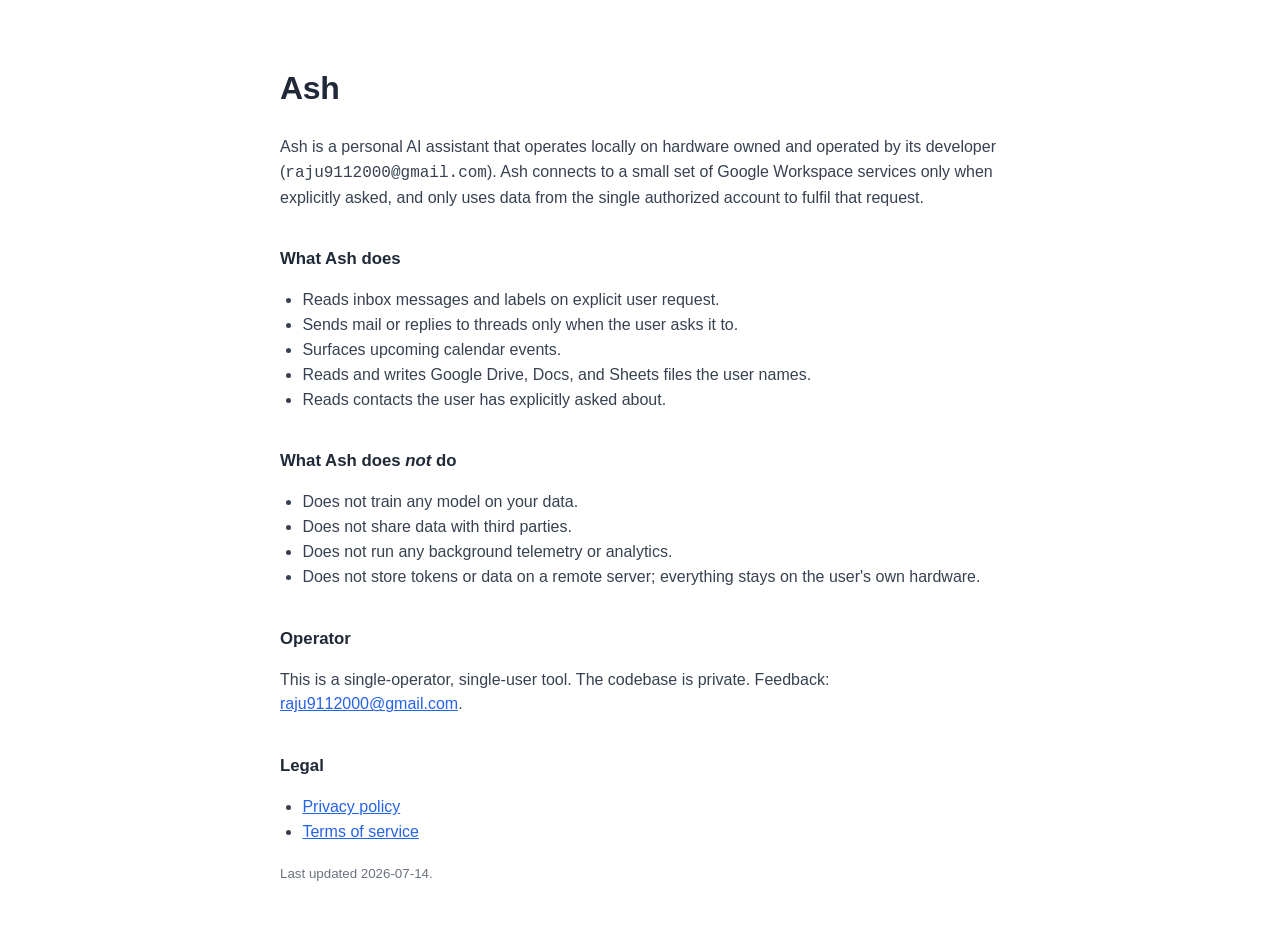
==== index.html @ 09941895 "Add Ash homepage, privacy policy, and terms of service Initial site for the Ash personal AI assistan" ====
<!doctype html>
<html lang="en">
<head>
<meta charset="utf-8">
<meta name="viewport" content="width=device-width,initial-scale=1">
<title>Ash — personal AI assistant</title>
<style>
  body { font: 16px/1.55 -apple-system, BlinkMacSystemFont, "Segoe UI", Helvetica, Arial, sans-serif; max-width: 720px; margin: 4rem auto; padding: 0 1.25rem; color: #1f2937; }
  h1 { font-weight: 600; letter-spacing: -0.01em; }
  h2 { margin-top: 2.25rem; font-weight: 600; font-size: 1.05rem; }
  p, li { color: #374151; }
  ul { padding-left: 1.4rem; }
  a { color: #2563eb; }
  small.muted { color: #6b7280; }
</style>
</head>
<body>
<h1>Ash</h1>
<p>Ash is a personal AI assistant that operates locally on hardware owned and operated by its developer (<code>raju9112000@gmail.com</code>). Ash connects to a small set of Google Workspace services only when explicitly asked, and only uses data from the single authorized account to fulfil that request.</p>

<h2>What Ash does</h2>
<ul>
  <li>Reads inbox messages and labels on explicit user request.</li>
  <li>Sends mail or replies to threads only when the user asks it to.</li>
  <li>Surfaces upcoming calendar events.</li>
  <li>Reads and writes Google Drive, Docs, and Sheets files the user names.</li>
  <li>Reads contacts the user has explicitly asked about.</li>
</ul>

<h2>What Ash does <em>not</em> do</h2>
<ul>
  <li>Does not train any model on your data.</li>
  <li>Does not share data with third parties.</li>
  <li>Does not run any background telemetry or analytics.</li>
  <li>Does not store tokens or data on a remote server; everything stays on the user's own hardware.</li>
</ul>

<h2>Operator</h2>
<p>This is a single-operator, single-user tool. The codebase is private. Feedback: <a href="mailto:raju9112000@gmail.com">raju9112000@gmail.com</a>.</p>

<h2>Legal</h2>
<ul>
  <li><a href="./privacy.html">Privacy policy</a></li>
  <li><a href="./terms.html">Terms of service</a></li>
</ul>

<p><small class="muted">Last updated 2026-07-14.</small></p>
</body>
</html>
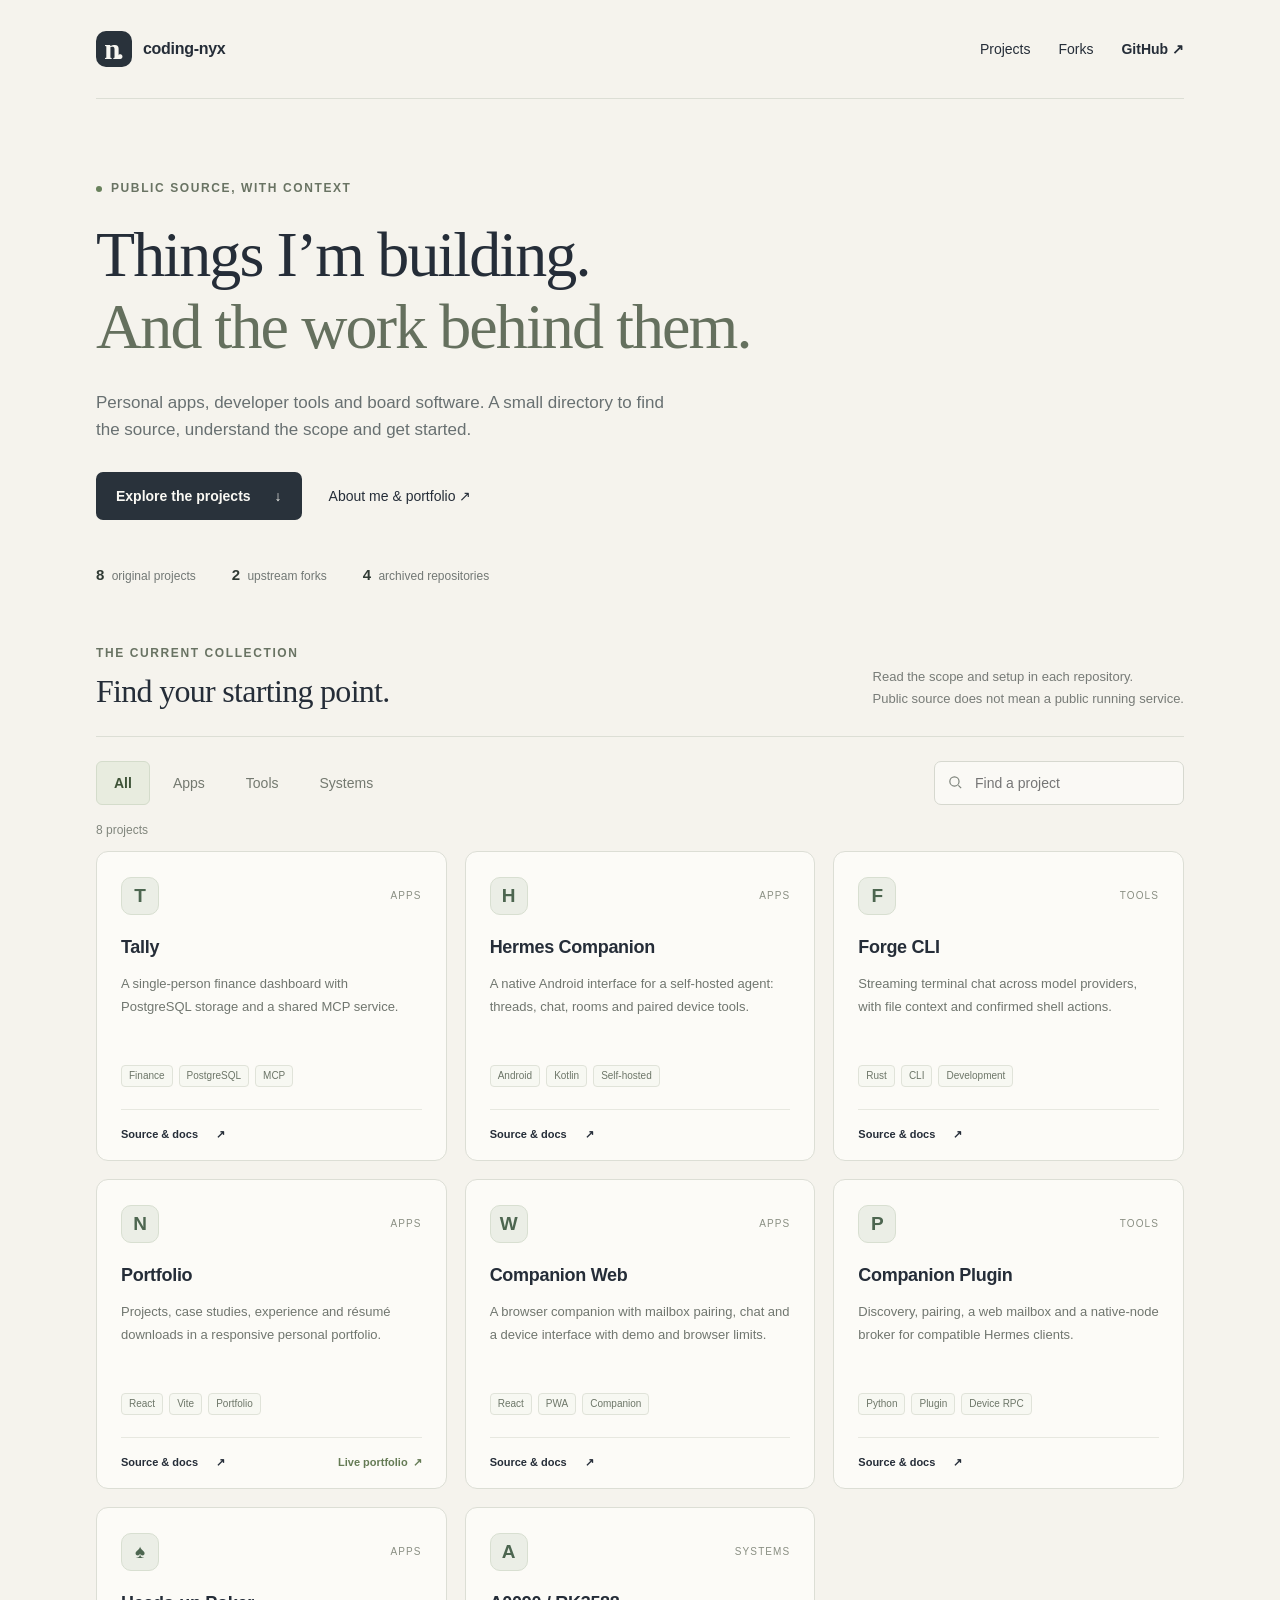
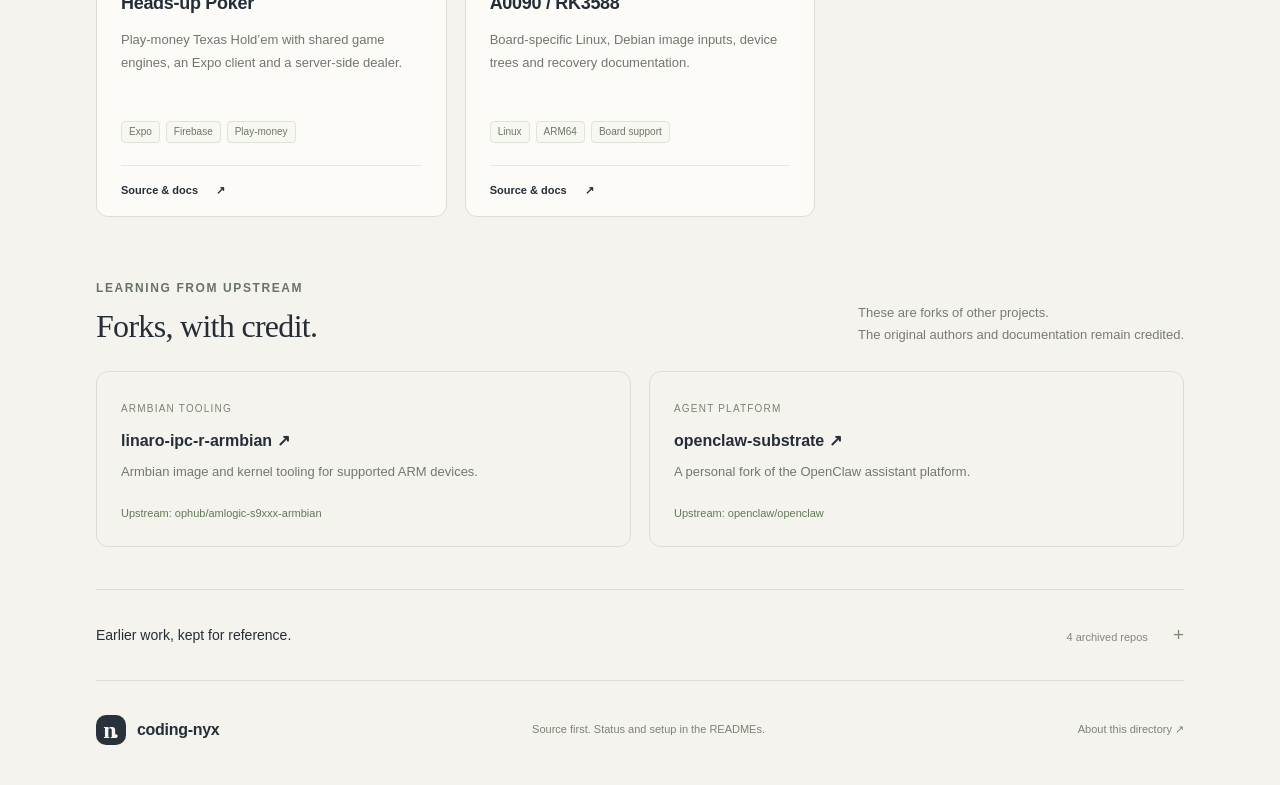
==== commit 7550b0d3: "Build public project directory and refresh its documentation" ====
--- a/index.html
+++ b/index.html
@@ -1,49 +1,307 @@
 <!doctype html>
 <html lang="en">
-<head>
-<meta charset="utf-8">
-<meta name="viewport" content="width=device-width,initial-scale=1">
-<title>Ash — personal AI assistant</title>
-<style>
-  body { font: 16px/1.55 -apple-system, BlinkMacSystemFont, "Segoe UI", Helvetica, Arial, sans-serif; max-width: 720px; margin: 4rem auto; padding: 0 1.25rem; color: #1f2937; }
-  h1 { font-weight: 600; letter-spacing: -0.01em; }
-  h2 { margin-top: 2.25rem; font-weight: 600; font-size: 1.05rem; }
-  p, li { color: #374151; }
-  ul { padding-left: 1.4rem; }
-  a { color: #2563eb; }
-  small.muted { color: #6b7280; }
-</style>
-</head>
-<body>
-<h1>Ash</h1>
-<p>Ash is a personal AI assistant that operates locally on hardware owned and operated by its developer (<code>raju9112000@gmail.com</code>). Ash connects to a small set of Google Workspace services only when explicitly asked, and only uses data from the single authorized account to fulfil that request.</p>
-
-<h2>What Ash does</h2>
-<ul>
-  <li>Reads inbox messages and labels on explicit user request.</li>
-  <li>Sends mail or replies to threads only when the user asks it to.</li>
-  <li>Surfaces upcoming calendar events.</li>
-  <li>Reads and writes Google Drive, Docs, and Sheets files the user names.</li>
-  <li>Reads contacts the user has explicitly asked about.</li>
-</ul>
-
-<h2>What Ash does <em>not</em> do</h2>
-<ul>
-  <li>Does not train any model on your data.</li>
-  <li>Does not share data with third parties.</li>
-  <li>Does not run any background telemetry or analytics.</li>
-  <li>Does not store tokens or data on a remote server; everything stays on the user's own hardware.</li>
-</ul>
-
-<h2>Operator</h2>
-<p>This is a single-operator, single-user tool. The codebase is private. Feedback: <a href="mailto:raju9112000@gmail.com">raju9112000@gmail.com</a>.</p>
-
-<h2>Legal</h2>
-<ul>
-  <li><a href="./privacy.html">Privacy policy</a></li>
-  <li><a href="./terms.html">Terms of service</a></li>
-</ul>
-
-<p><small class="muted">Last updated 2026-07-14.</small></p>
-</body>
+  <head>
+    <meta charset="utf-8" />
+    <meta name="viewport" content="width=device-width,initial-scale=1" />
+    <title>NYX — Public projects</title>
+    <meta
+      name="description"
+      content="A directory of coding-nyx public projects: personal apps, developer tools and board software. Source, documentation, forks and archived work."
+    />
+    <meta name="theme-color" content="#f5f3ed" />
+    <link rel="icon" href="./favicon.svg" type="image/svg+xml" />
+    <link rel="stylesheet" href="./styles.css" />
+    <script src="./script.js" defer></script>
+  </head>
+  <body>
+    <a class="skip" href="#projects">Skip to projects</a>
+    <div class="page-shell">
+      <header class="site-header">
+        <a class="wordmark" href="./" aria-label="NYX home"
+          ><span class="brand-mark" aria-hidden="true">n.</span><span>coding-nyx</span></a
+        >
+        <nav aria-label="Main navigation">
+          <a href="#projects">Projects</a><a href="#forks">Forks</a
+          ><a href="https://github.com/coding-nyx" class="github-link"
+            >GitHub <span aria-hidden="true">↗</span></a
+          >
+        </nav>
+      </header>
+      <main>
+        <section class="hero" aria-labelledby="intro">
+          <p class="eyebrow"><span></span>Public source, with context</p>
+          <h1 id="intro">Things I’m building.<br /><span>And the work behind them.</span></h1>
+          <p class="hero-copy">
+            Personal apps, developer tools and board software. A small directory to find the source,
+            understand the scope and get started.
+          </p>
+          <div class="hero-links">
+            <a class="primary-link" href="#projects"
+              >Explore the projects <span aria-hidden="true">↓</span></a
+            ><a href="https://iamnyx.web.app"
+              >About me &amp; portfolio <span aria-hidden="true">↗</span></a
+            >
+          </div>
+          <div class="hero-stats" aria-label="Directory summary">
+            <span><strong>8</strong> original projects</span
+            ><span><strong>2</strong> upstream forks</span
+            ><span><strong>4</strong> archived repositories</span>
+          </div>
+        </section>
+        <section id="projects" aria-labelledby="projects-title">
+          <div class="section-heading">
+            <div>
+              <p class="eyebrow">The current collection</p>
+              <h2 id="projects-title">Find your starting point.</h2>
+            </div>
+            <p>
+              Read the scope and setup in each repository.<br />Public source does not mean a public
+              running service.
+            </p>
+          </div>
+          <div class="project-toolbar">
+            <div class="filters" role="group" aria-label="Project category">
+              <button type="button" data-filter="all" aria-pressed="true">All</button
+              ><button type="button" data-filter="apps" aria-pressed="false">Apps</button
+              ><button type="button" data-filter="tools" aria-pressed="false">Tools</button
+              ><button type="button" data-filter="systems" aria-pressed="false">Systems</button>
+            </div>
+            <label class="search"
+              ><svg viewBox="0 0 24 24" fill="none" aria-hidden="true">
+                <circle cx="10.5" cy="10.5" r="6.5" />
+                <path d="m16 16 4 4" /></svg
+              ><input
+                id="project-search"
+                type="search"
+                aria-label="Find a project"
+                placeholder="Find a project"
+                autocomplete="off"
+            /></label>
+          </div>
+          <p id="result-count" class="result-count" aria-live="polite">8 projects</p>
+          <div class="project-grid">
+            <article class="project-card" data-kind="apps">
+              <div class="card-top">
+                <span class="project-mark" aria-hidden="true">T</span><span class="kind">apps</span>
+              </div>
+              <h3><a href="https://github.com/coding-nyx/tally">Tally</a></h3>
+              <p>
+                A single-person finance dashboard with PostgreSQL storage and a shared MCP service.
+              </p>
+              <div class="tags"><span>Finance</span><span>PostgreSQL</span><span>MCP</span></div>
+              <div class="card-bottom">
+                <a href="https://github.com/coding-nyx/tally"
+                  >Source &amp; docs <span aria-hidden="true">↗</span></a
+                >
+              </div>
+            </article>
+            <article class="project-card" data-kind="apps">
+              <div class="card-top">
+                <span class="project-mark" aria-hidden="true">H</span><span class="kind">apps</span>
+              </div>
+              <h3>
+                <a href="https://github.com/coding-nyx/hermes-companion-app">Hermes Companion</a>
+              </h3>
+              <p>
+                A native Android interface for a self-hosted agent: threads, chat, rooms and paired
+                device tools.
+              </p>
+              <div class="tags">
+                <span>Android</span><span>Kotlin</span><span>Self-hosted</span>
+              </div>
+              <div class="card-bottom">
+                <a href="https://github.com/coding-nyx/hermes-companion-app"
+                  >Source &amp; docs <span aria-hidden="true">↗</span></a
+                >
+              </div>
+            </article>
+            <article class="project-card" data-kind="tools">
+              <div class="card-top">
+                <span class="project-mark" aria-hidden="true">F</span
+                ><span class="kind">tools</span>
+              </div>
+              <h3><a href="https://github.com/coding-nyx/forge-cli">Forge CLI</a></h3>
+              <p>
+                Streaming terminal chat across model providers, with file context and confirmed
+                shell actions.
+              </p>
+              <div class="tags"><span>Rust</span><span>CLI</span><span>Development</span></div>
+              <div class="card-bottom">
+                <a href="https://github.com/coding-nyx/forge-cli"
+                  >Source &amp; docs <span aria-hidden="true">↗</span></a
+                >
+              </div>
+            </article>
+            <article class="project-card" data-kind="apps">
+              <div class="card-top">
+                <span class="project-mark" aria-hidden="true">N</span><span class="kind">apps</span>
+              </div>
+              <h3><a href="https://github.com/coding-nyx/portfolio">Portfolio</a></h3>
+              <p>
+                Projects, case studies, experience and résumé downloads in a responsive personal
+                portfolio.
+              </p>
+              <div class="tags"><span>React</span><span>Vite</span><span>Portfolio</span></div>
+              <div class="card-bottom">
+                <a href="https://github.com/coding-nyx/portfolio"
+                  >Source &amp; docs <span aria-hidden="true">↗</span></a
+                ><a href="https://iamnyx.web.app" class="live"
+                  >Live portfolio <span aria-hidden="true">↗</span></a
+                >
+              </div>
+            </article>
+            <article class="project-card" data-kind="apps">
+              <div class="card-top">
+                <span class="project-mark" aria-hidden="true">W</span><span class="kind">apps</span>
+              </div>
+              <h3>
+                <a href="https://github.com/coding-nyx/hermes-companion-web">Companion Web</a>
+              </h3>
+              <p>
+                A browser companion with mailbox pairing, chat and a device interface with demo and
+                browser limits.
+              </p>
+              <div class="tags"><span>React</span><span>PWA</span><span>Companion</span></div>
+              <div class="card-bottom">
+                <a href="https://github.com/coding-nyx/hermes-companion-web"
+                  >Source &amp; docs <span aria-hidden="true">↗</span></a
+                >
+              </div>
+            </article>
+            <article class="project-card" data-kind="tools">
+              <div class="card-top">
+                <span class="project-mark" aria-hidden="true">P</span
+                ><span class="kind">tools</span>
+              </div>
+              <h3>
+                <a href="https://github.com/coding-nyx/hermes-companion-plugin">Companion Plugin</a>
+              </h3>
+              <p>
+                Discovery, pairing, a web mailbox and a native-node broker for compatible Hermes
+                clients.
+              </p>
+              <div class="tags"><span>Python</span><span>Plugin</span><span>Device RPC</span></div>
+              <div class="card-bottom">
+                <a href="https://github.com/coding-nyx/hermes-companion-plugin"
+                  >Source &amp; docs <span aria-hidden="true">↗</span></a
+                >
+              </div>
+            </article>
+            <article class="project-card" data-kind="apps">
+              <div class="card-top">
+                <span class="project-mark" aria-hidden="true">♠</span><span class="kind">apps</span>
+              </div>
+              <h3><a href="https://github.com/coding-nyx/poker">Heads-up Poker</a></h3>
+              <p>
+                Play-money Texas Hold’em with shared game engines, an Expo client and a server-side
+                dealer.
+              </p>
+              <div class="tags"><span>Expo</span><span>Firebase</span><span>Play-money</span></div>
+              <div class="card-bottom">
+                <a href="https://github.com/coding-nyx/poker"
+                  >Source &amp; docs <span aria-hidden="true">↗</span></a
+                >
+              </div>
+            </article>
+            <article class="project-card" data-kind="systems">
+              <div class="card-top">
+                <span class="project-mark" aria-hidden="true">A</span
+                ><span class="kind">systems</span>
+              </div>
+              <h3><a href="https://github.com/coding-nyx/a0090-meta">A0090 / RK3588</a></h3>
+              <p>
+                Board-specific Linux, Debian image inputs, device trees and recovery documentation.
+              </p>
+              <div class="tags"><span>Linux</span><span>ARM64</span><span>Board support</span></div>
+              <div class="card-bottom">
+                <a href="https://github.com/coding-nyx/a0090-meta"
+                  >Source &amp; docs <span aria-hidden="true">↗</span></a
+                >
+              </div>
+            </article>
+          </div>
+          <div class="empty-state" id="empty-state" hidden>
+            <h3>No matching projects.</h3>
+            <p>Try a different keyword or category.</p>
+            <button type="button" id="reset-filters">Reset filters</button>
+          </div>
+          <noscript
+            ><p class="no-script">
+              All projects are listed above. Search and category filters require JavaScript.
+            </p></noscript
+          >
+        </section>
+        <section id="forks" aria-labelledby="forks-title" class="forks-section">
+          <div class="section-heading">
+            <div>
+              <p class="eyebrow">Learning from upstream</p>
+              <h2 id="forks-title">Forks, with credit.</h2>
+            </div>
+            <p>
+              These are forks of other projects.<br />The original authors and documentation remain
+              credited.
+            </p>
+          </div>
+          <div class="fork-grid">
+            <article class="fork-card">
+              <span class="small-label">Armbian tooling</span>
+              <h3>
+                <a href="https://github.com/coding-nyx/linaro-ipc-r-armbian"
+                  >linaro-ipc-r-armbian <span aria-hidden="true">↗</span></a
+                >
+              </h3>
+              <p>Armbian image and kernel tooling for supported ARM devices.</p>
+              <a class="upstream" href="https://github.com/ophub/amlogic-s9xxx-armbian"
+                >Upstream: ophub/amlogic-s9xxx-armbian</a
+              >
+            </article>
+            <article class="fork-card">
+              <span class="small-label">Agent platform</span>
+              <h3>
+                <a href="https://github.com/coding-nyx/openclaw-substrate"
+                  >openclaw-substrate <span aria-hidden="true">↗</span></a
+                >
+              </h3>
+              <p>A personal fork of the OpenClaw assistant platform.</p>
+              <a class="upstream" href="https://github.com/openclaw/openclaw"
+                >Upstream: openclaw/openclaw</a
+              >
+            </article>
+          </div>
+        </section>
+        <section class="archive-section" aria-label="Archived repositories">
+          <details>
+            <summary>
+              <span>Earlier work, kept for reference.</span
+              ><span class="archive-count">4 archived repos <span aria-hidden="true">+</span></span>
+            </summary>
+            <p>
+              These repositories are archived on GitHub. Their source remains public, but the
+              archive status is not a maintenance or support promise.
+            </p>
+            <div class="archive-links">
+              <a href="https://github.com/coding-nyx/archinstall"
+                >archinstall <span>Fork · archived</span></a
+              ><a href="https://github.com/coding-nyx/hermes-companion"
+                >hermes-companion <span>Earlier prototype · archived</span></a
+              ><a href="https://github.com/coding-nyx/personal-trainer"
+                >personal-trainer <span>Archived</span></a
+              ><a href="https://github.com/coding-nyx/worktracker"
+                >worktracker <span>Archived</span></a
+              >
+            </div>
+          </details>
+        </section>
+      </main>
+      <footer>
+        <a class="wordmark" href="./"
+          ><span class="brand-mark small" aria-hidden="true">n.</span><span>coding-nyx</span></a
+        >
+        <p>Source first. Status and setup in the READMEs.</p>
+        <a href="https://github.com/coding-nyx/coding-nyx.github.io"
+          >About this directory <span aria-hidden="true">↗</span></a
+        >
+      </footer>
+    </div>
+  </body>
 </html>
--- a/styles.css
+++ b/styles.css
@@ -0,0 +1,705 @@
+* {
+  box-sizing: border-box;
+}
+html {
+  scroll-behavior: smooth;
+  scroll-padding-top: 24px;
+}
+body {
+  margin: 0;
+  background: #f5f3ed;
+  color: #252d38;
+  font:
+    16px/1.6 -apple-system,
+    BlinkMacSystemFont,
+    "Segoe UI",
+    sans-serif;
+}
+a {
+  color: inherit;
+  text-decoration: none;
+}
+button,
+input {
+  font: inherit;
+}
+button,
+a,
+input {
+  touch-action: manipulation;
+}
+button {
+  cursor: pointer;
+}
+a:hover {
+  text-decoration: underline;
+  text-underline-offset: 4px;
+}
+a:focus-visible,
+button:focus-visible,
+input:focus-visible,
+summary:focus-visible {
+  outline: 3px solid #61765a;
+  outline-offset: 5px;
+  border-radius: 5px;
+}
+[hidden] {
+  display: none !important;
+}
+.page-shell {
+  max-width: 1168px;
+  margin: 0 auto;
+  padding: 0 40px;
+}
+.skip {
+  position: absolute;
+  top: 8px;
+  left: 16px;
+  transform: translateY(-150%);
+  padding: 10px 18px;
+  background: white;
+  z-index: 3;
+}
+.skip:focus {
+  transform: none;
+}
+.site-header {
+  display: flex;
+  align-items: center;
+  justify-content: space-between;
+  gap: 24px;
+  padding: 28px 0;
+  border-bottom: 1px solid #dcded5;
+}
+.wordmark {
+  display: inline-flex;
+  align-items: center;
+  gap: 11px;
+  font-size: 16px;
+  font-weight: 650;
+  letter-spacing: -0.3px;
+}
+.brand-mark {
+  display: grid;
+  place-items: center;
+  width: 36px;
+  height: 36px;
+  background: #29323b;
+  color: #f7f6f1;
+  border-radius: 10px;
+  font:
+    700 29px/1 Georgia,
+    serif;
+  letter-spacing: -4px;
+  padding-right: 4px;
+}
+.brand-mark.small {
+  width: 30px;
+  height: 30px;
+  font-size: 24px;
+}
+nav {
+  display: flex;
+  gap: 28px;
+  align-items: center;
+  font-size: 14px;
+}
+nav a {
+  padding: 10px 0;
+}
+.github-link {
+  font-weight: 600;
+}
+.hero {
+  padding: 80px 0 57px;
+}
+.eyebrow {
+  display: flex;
+  align-items: center;
+  gap: 9px;
+  font-size: 12px;
+  font-weight: 650;
+  letter-spacing: 1.6px;
+  text-transform: uppercase;
+  color: #697363;
+  margin: 0 0 20px;
+}
+.eyebrow > span {
+  width: 6px;
+  height: 6px;
+  border-radius: 50%;
+  background: #69815c;
+}
+h1 {
+  font:
+    500 clamp(40px, 5.3vw, 64px)/1.13 Georgia,
+    "Times New Roman",
+    serif;
+  letter-spacing: -1.9px;
+  margin: 0;
+  max-width: 970px;
+}
+h1 > span {
+  color: #65705e;
+}
+.hero-copy {
+  max-width: 590px;
+  color: #687071;
+  font-size: 17px;
+  margin: 26px 0 28px;
+}
+.hero-links {
+  display: flex;
+  align-items: center;
+  gap: 27px;
+  font-size: 14px;
+}
+.primary-link {
+  display: inline-flex;
+  gap: 24px;
+  align-items: center;
+  background: #29323b;
+  color: #faf9f4;
+  padding: 13px 20px;
+  border-radius: 7px;
+  font-weight: 600;
+}
+.primary-link:hover {
+  background: #39463f;
+  text-decoration: none;
+}
+.hero-stats {
+  display: flex;
+  gap: 36px;
+  color: #727875;
+  font-size: 12px;
+  margin-top: 43px;
+}
+.hero-stats strong {
+  color: #303a34;
+  font-size: 15px;
+  font-weight: 650;
+  margin-right: 4px;
+}
+.section-heading {
+  display: flex;
+  justify-content: space-between;
+  gap: 25px;
+  align-items: end;
+  margin-bottom: 25px;
+}
+.section-heading .eyebrow {
+  margin-bottom: 9px;
+}
+h2 {
+  font:
+    500 32px/1.2 Georgia,
+    "Times New Roman",
+    serif;
+  letter-spacing: -0.7px;
+  margin: 0;
+}
+.section-heading > p {
+  font-size: 13px;
+  color: #777b77;
+  line-height: 1.7;
+  margin: 0;
+}
+.project-toolbar {
+  display: flex;
+  gap: 24px;
+  justify-content: space-between;
+  align-items: center;
+  border-top: 1px solid #dcded5;
+  padding-top: 24px;
+}
+.filters {
+  display: flex;
+  flex-wrap: wrap;
+  gap: 5px;
+}
+.filters button {
+  border: 1px solid transparent;
+  background: transparent;
+  border-radius: 6px;
+  padding: 9px 17px;
+  min-height: 44px;
+  color: #747970;
+  font-size: 14px;
+}
+.filters button[aria-pressed="true"] {
+  background: #e8ecdf;
+  border-color: #d4dccb;
+  color: #3e5337;
+  font-weight: 600;
+}
+.filters button:hover {
+  background: #e9ece3;
+}
+.search {
+  display: flex;
+  align-items: center;
+  gap: 9px;
+  border: 1px solid #d6d8cf;
+  background: #faf9f5;
+  border-radius: 7px;
+  padding: 9px 12px;
+  width: 250px;
+}
+.search svg {
+  height: 17px;
+  width: 17px;
+  stroke: #7b8179;
+  stroke-width: 1.7;
+  flex-shrink: 0;
+}
+.search input {
+  width: 100%;
+  min-width: 0;
+  border: 0;
+  background: transparent;
+  color: #343b34;
+  font-size: 14px;
+  outline: none;
+  min-height: 24px;
+}
+.result-count {
+  font-size: 12px;
+  color: #81867d;
+  margin: 16px 0 11px;
+}
+.project-grid {
+  display: grid;
+  grid-template-columns: repeat(3, minmax(0, 1fr));
+  gap: 18px;
+}
+.project-card {
+  display: flex;
+  flex-direction: column;
+  min-height: 310px;
+  padding: 25px 24px 0;
+  border: 1px solid #dcded5;
+  background: #fcfbf7;
+  border-radius: 12px;
+  transition:
+    transform 0.15s,
+    border-color 0.15s;
+}
+.project-card:hover {
+  transform: translateY(-2px);
+  border-color: #a4b099;
+}
+.card-top {
+  display: flex;
+  justify-content: space-between;
+  align-items: center;
+  margin-bottom: 21px;
+}
+.project-mark {
+  display: grid;
+  place-items: center;
+  background: #ebeee6;
+  color: #4d6650;
+  border: 1px solid #d8dfd1;
+  border-radius: 10px;
+  width: 38px;
+  height: 38px;
+  font-size: 19px;
+  font-weight: 650;
+}
+.kind {
+  font-size: 10px;
+  letter-spacing: 1.1px;
+  text-transform: uppercase;
+  color: #8a8f83;
+}
+.project-card h3 {
+  font-size: 18px;
+  line-height: 1.3;
+  margin: 0;
+  letter-spacing: -0.3px;
+}
+.project-card p {
+  font-size: 13px;
+  line-height: 1.8;
+  color: #70766f;
+  margin: 12px 0 17px;
+}
+.tags {
+  display: flex;
+  flex-wrap: wrap;
+  gap: 6px;
+  margin-top: auto;
+  padding-bottom: 22px;
+}
+.tags span {
+  font-size: 10px;
+  border: 1px solid #e0e3d9;
+  border-radius: 4px;
+  padding: 2px 7px;
+  color: #6d7668;
+  background: #f7f8f2;
+}
+.card-bottom {
+  display: flex;
+  justify-content: space-between;
+  gap: 8px;
+  align-items: center;
+  min-height: 51px;
+  border-top: 1px solid #e7e8e0;
+  font-size: 11px;
+  font-weight: 600;
+}
+.card-bottom > a {
+  padding: 11px 0;
+  min-height: 44px;
+  display: inline-flex;
+  align-items: center;
+  gap: 18px;
+}
+.card-bottom .live {
+  color: #657b55;
+  gap: 5px;
+}
+.empty-state {
+  padding: 50px 20px;
+  text-align: center;
+  background: #fcfbf7;
+  border: 1px dashed #cdd5c4;
+  border-radius: 12px;
+}
+.empty-state h3 {
+  margin: 0;
+  font:
+    500 27px Georgia,
+    serif;
+}
+.empty-state p {
+  color: #737c6d;
+}
+.empty-state button {
+  background: #29323b;
+  color: white;
+  border: 0;
+  border-radius: 6px;
+  padding: 10px 18px;
+  min-height: 44px;
+}
+.no-script {
+  font-size: 13px;
+  color: #6d746a;
+}
+.forks-section {
+  padding: 62px 0 42px;
+}
+.fork-grid {
+  display: grid;
+  grid-template-columns: repeat(2, minmax(0, 1fr));
+  gap: 18px;
+}
+.fork-card {
+  padding: 22px 24px;
+  border: 1px solid #dcded5;
+  border-radius: 12px;
+}
+.small-label {
+  color: #7a8373;
+  text-transform: uppercase;
+  font-size: 10px;
+  letter-spacing: 1.2px;
+}
+.fork-card h3 {
+  font-size: 16px;
+  margin: 9px 0 8px;
+}
+.fork-card p {
+  font-size: 13px;
+  color: #71796e;
+  margin: 0 0 16px;
+}
+.upstream {
+  font-size: 11px;
+  color: #617955;
+  overflow-wrap: anywhere;
+}
+.archive-section {
+  border-top: 1px solid #dcded5;
+  border-bottom: 1px solid #dcded5;
+  padding: 23px 0;
+}
+.archive-section summary {
+  display: flex;
+  justify-content: space-between;
+  gap: 15px;
+  align-items: center;
+  cursor: pointer;
+  list-style: none;
+  font-size: 14px;
+  font-weight: 500;
+  min-height: 44px;
+}
+.archive-section summary::-webkit-details-marker {
+  display: none;
+}
+.archive-count {
+  font-size: 11px;
+  color: #818979;
+  font-weight: 400;
+  white-space: nowrap;
+}
+.archive-count span {
+  font-size: 19px;
+  margin-left: 22px;
+}
+.archive-section details[open] .archive-count span {
+  display: inline-block;
+  transform: rotate(45deg);
+}
+.archive-section details > p {
+  max-width: 700px;
+  font-size: 13px;
+  color: #747c6f;
+}
+.archive-links {
+  display: grid;
+  grid-template-columns: repeat(2, minmax(0, 1fr));
+  gap: 10px 25px;
+  padding: 7px 0 15px;
+}
+.archive-links > a {
+  display: flex;
+  justify-content: space-between;
+  gap: 12px;
+  font-size: 13px;
+  padding: 10px 0;
+}
+.archive-links span {
+  font-size: 11px;
+  color: #858b7e;
+}
+footer {
+  display: flex;
+  align-items: center;
+  justify-content: space-between;
+  gap: 22px;
+  padding: 34px 0 40px;
+}
+footer > p,
+footer > a:last-child {
+  font-size: 11px;
+  color: #7b8376;
+}
+footer > p {
+  margin: 0;
+}
+@media (min-width: 1500px) {
+  .hero {
+    padding-top: 95px;
+  }
+}
+@media (max-width: 960px) {
+  .project-grid {
+    grid-template-columns: repeat(2, minmax(0, 1fr));
+  }
+  .section-heading > p {
+    max-width: 280px;
+  }
+  .hero {
+    padding-top: 65px;
+  }
+  h1 {
+    font-size: 51px;
+  }
+  .section-heading br {
+    display: none;
+  }
+}
+@media (max-width: 620px) {
+  .page-shell {
+    padding: 0 22px;
+  }
+  .site-header {
+    padding: 20px 0;
+    gap: 14px;
+  }
+  .wordmark {
+    font-size: 14px;
+    gap: 8px;
+  }
+  .brand-mark {
+    width: 32px;
+    height: 32px;
+    font-size: 26px;
+  }
+  nav {
+    gap: 16px;
+    font-size: 12px;
+  }
+  nav a:first-child {
+    display: none;
+  }
+  .hero {
+    padding: 49px 0 42px;
+  }
+  h1 {
+    font-size: 41px;
+    letter-spacing: -1.3px;
+  }
+  .hero-copy {
+    font-size: 15px;
+    margin: 22px 0 24px;
+  }
+  .hero-links {
+    gap: 18px;
+    font-size: 12px;
+    align-items: start;
+    flex-direction: column;
+  }
+  .primary-link {
+    padding: 12px 17px;
+    gap: 30px;
+    font-size: 13px;
+  }
+  .hero-links > a:last-child {
+    padding: 5px 0;
+  }
+  .hero-stats {
+    flex-wrap: wrap;
+    gap: 10px 20px;
+    margin-top: 30px;
+    font-size: 11px;
+  }
+  .hero-stats strong {
+    font-size: 14px;
+  }
+  .section-heading {
+    display: block;
+    margin-bottom: 20px;
+  }
+  .section-heading > p {
+    max-width: none;
+    margin-top: 14px;
+    font-size: 12px;
+  }
+  .section-heading .eyebrow {
+    font-size: 10px;
+  }
+  h2 {
+    font-size: 28px;
+  }
+  .project-toolbar {
+    flex-direction: column;
+    align-items: stretch;
+    gap: 16px;
+    padding-top: 18px;
+  }
+  .filters {
+    gap: 5px;
+  }
+  .filters button {
+    flex: 1;
+    font-size: 13px;
+    padding: 8px 13px;
+  }
+  .search {
+    width: 100%;
+    padding: 10px 13px;
+    min-height: 44px;
+  }
+  .project-grid,
+  .fork-grid {
+    grid-template-columns: minmax(0, 1fr);
+    gap: 15px;
+  }
+  .project-card {
+    min-height: 290px;
+    padding: 23px 22px 0;
+  }
+  .project-card p {
+    font-size: 14px;
+  }
+  .project-card h3 {
+    font-size: 19px;
+  }
+  .tags span {
+    font-size: 11px;
+  }
+  .card-bottom {
+    font-size: 12px;
+  }
+  .forks-section {
+    padding: 46px 0 32px;
+  }
+  .fork-card {
+    padding: 22px;
+  }
+  .fork-card p {
+    font-size: 14px;
+  }
+  .upstream {
+    font-size: 12px;
+  }
+  .archive-section summary {
+    align-items: start;
+    font-size: 13px;
+  }
+  .archive-count {
+    font-size: 10px;
+  }
+  .archive-count span {
+    margin-left: 7px;
+  }
+  .archive-links {
+    grid-template-columns: minmax(0, 1fr);
+  }
+  footer {
+    flex-wrap: wrap;
+    padding: 28px 0;
+    gap: 16px;
+  }
+  footer > p {
+    flex-basis: 100%;
+    order: 3;
+    font-size: 11px;
+  }
+  footer > a:last-child {
+    font-size: 11px;
+    margin-left: auto;
+  }
+}
+@media (max-width: 360px) {
+  .page-shell {
+    padding: 0 17px;
+  }
+  h1 {
+    font-size: 36px;
+  }
+  nav {
+    gap: 12px;
+  }
+  .wordmark {
+    font-size: 13px;
+  }
+  .hero-stats {
+    gap: 9px 15px;
+  }
+  .filters button {
+    padding-left: 10px;
+    padding-right: 10px;
+  }
+  .archive-section summary {
+    display: block;
+  }
+  .archive-count {
+    display: block;
+    margin-top: 8px;
+  }
+}
+@media (prefers-reduced-motion: reduce) {
+  html {
+    scroll-behavior: auto;
+  }
+  .project-card {
+    transition: none;
+  }
+}
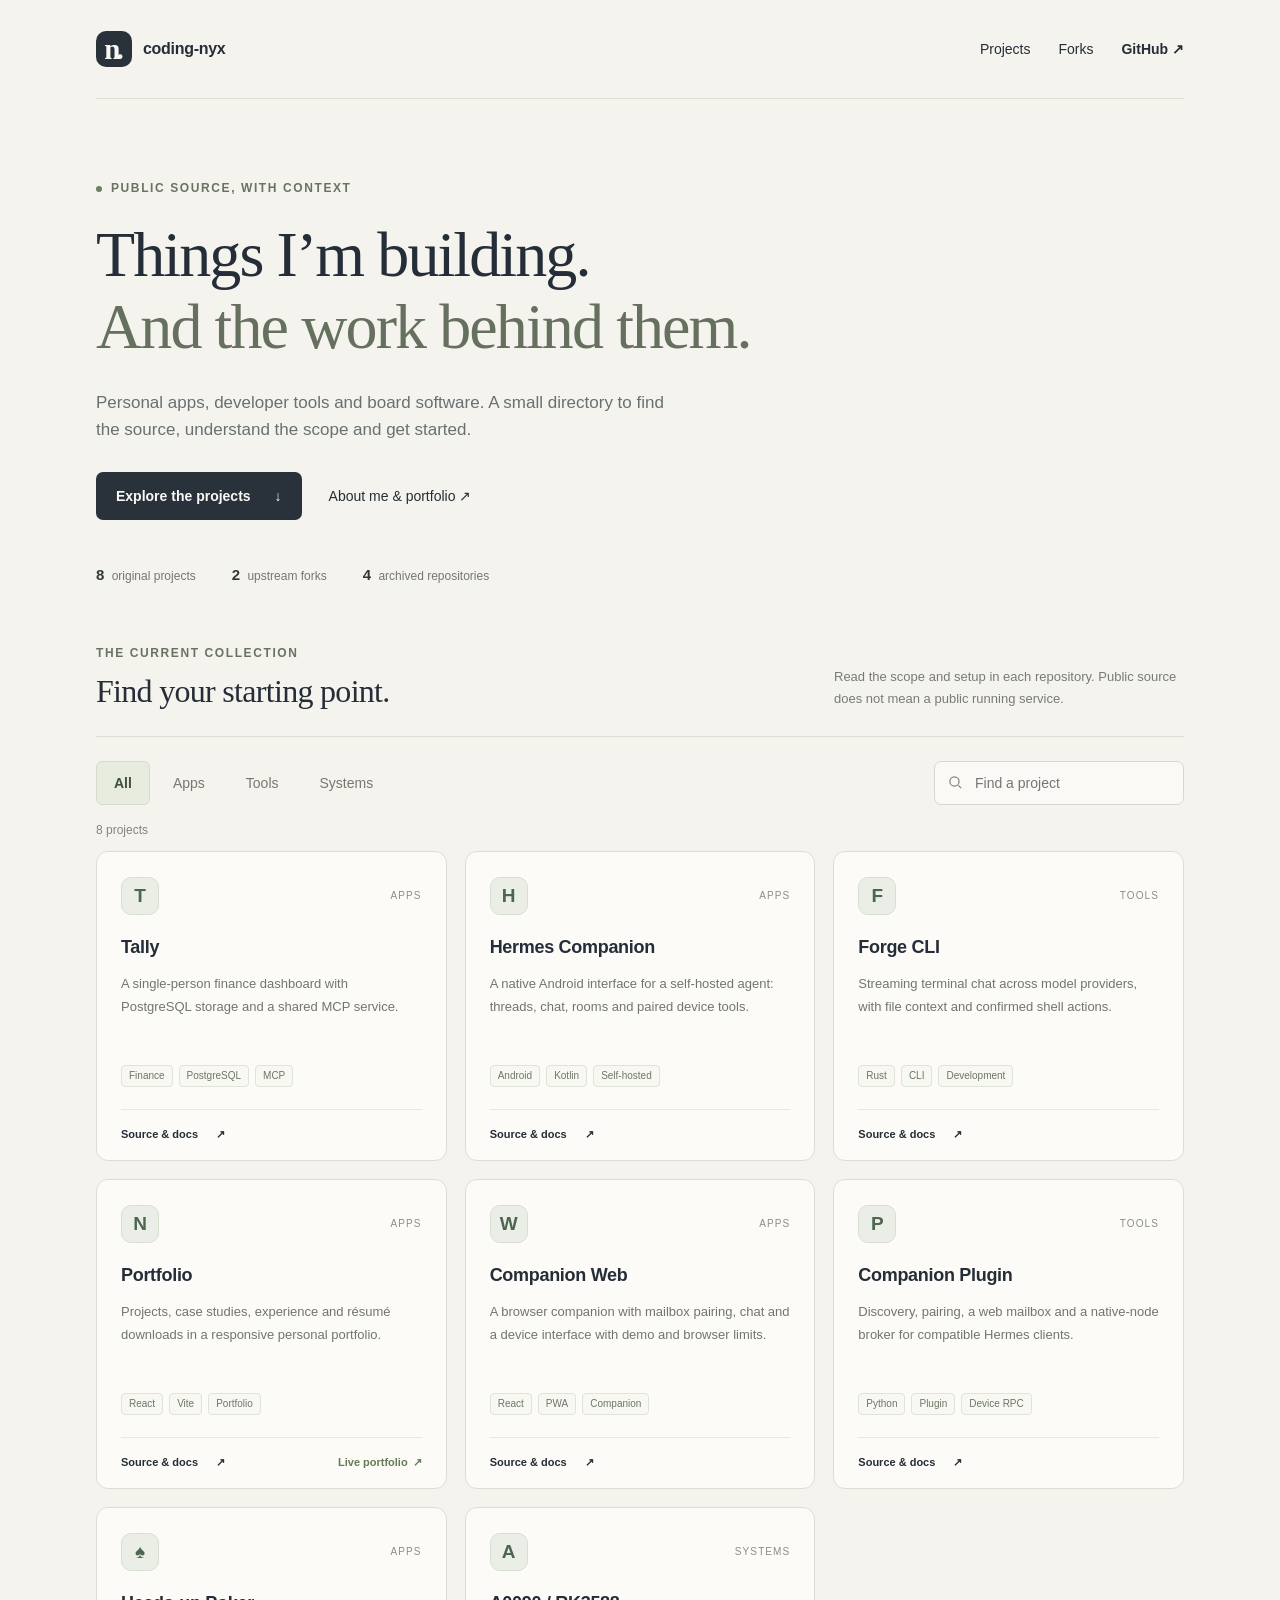
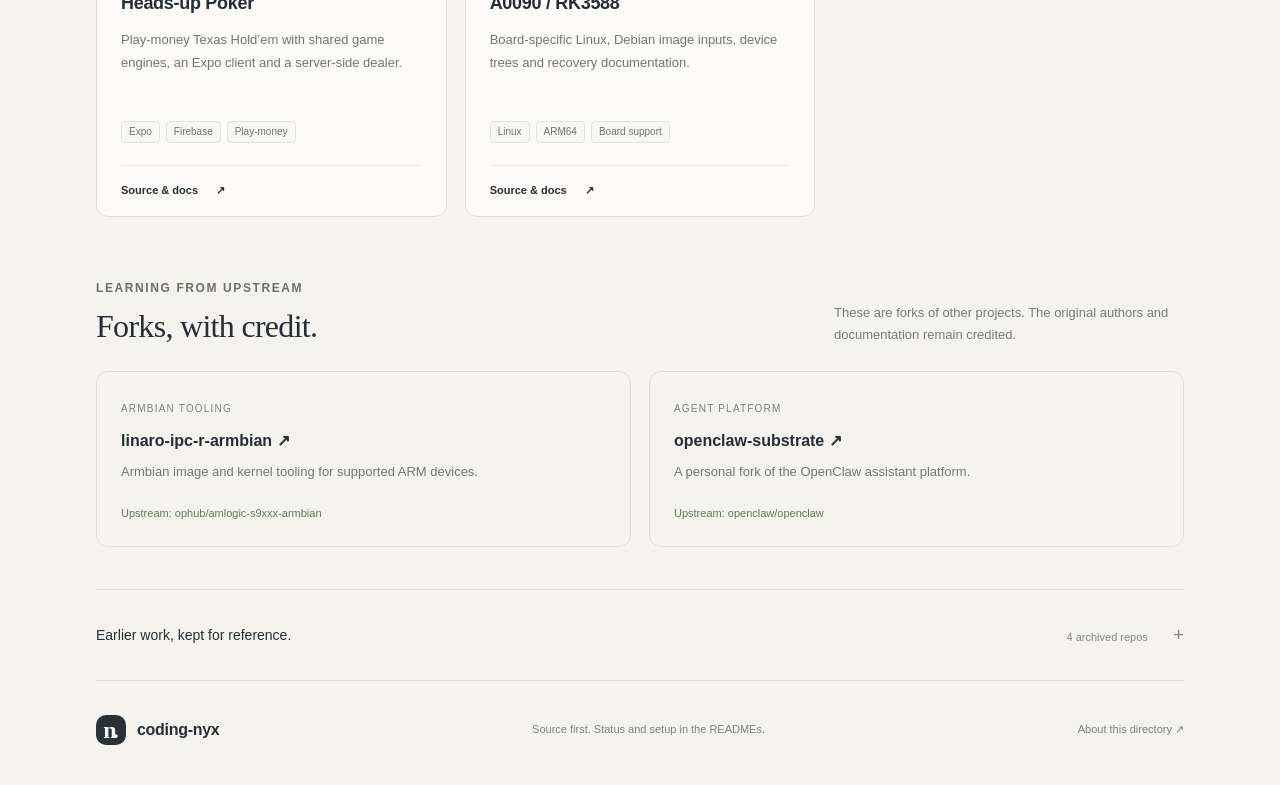
==== commit 41092292: "Keep directory copy naturally spaced on mobile" ====
--- a/index.html
+++ b/index.html
@@ -55,7 +55,7 @@
               <h2 id="projects-title">Find your starting point.</h2>
             </div>
             <p>
-              Read the scope and setup in each repository.<br />Public source does not mean a public
+              Read the scope and setup in each repository. Public source does not mean a public
               running service.
             </p>
           </div>
@@ -238,7 +238,7 @@
               <h2 id="forks-title">Forks, with credit.</h2>
             </div>
             <p>
-              These are forks of other projects.<br />The original authors and documentation remain
+              These are forks of other projects. The original authors and documentation remain
               credited.
             </p>
           </div>
--- a/styles.css
+++ b/styles.css
@@ -703,3 +703,21 @@
     transition: none;
   }
 }
+
+/* Keep descriptive sentences naturally spaced at every width. */
+.section-heading > p {
+  max-width: 350px;
+}
+@media (max-width: 960px) {
+  .section-heading > p {
+    max-width: 280px;
+  }
+}
+@media (max-width: 620px) {
+  .section-heading > p {
+    max-width: none;
+  }
+  .search input {
+    font-size: 16px;
+  }
+}
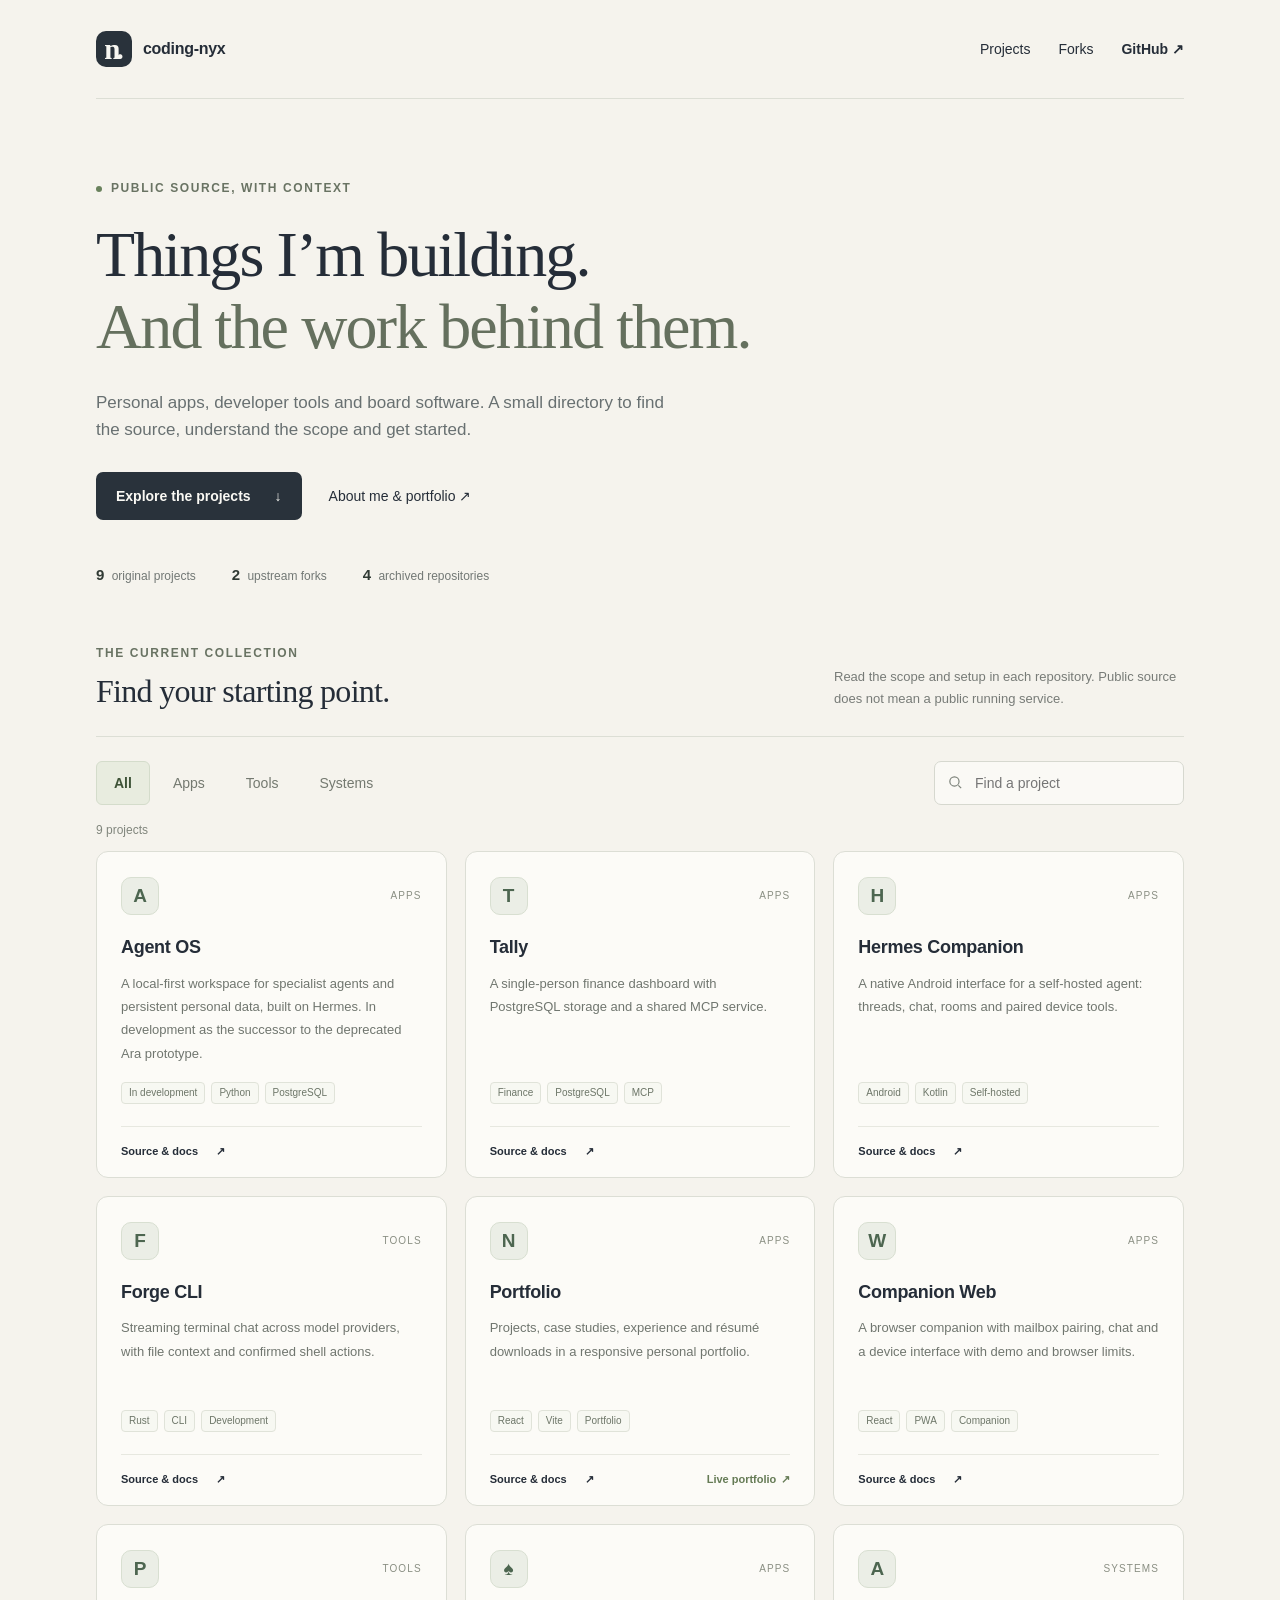
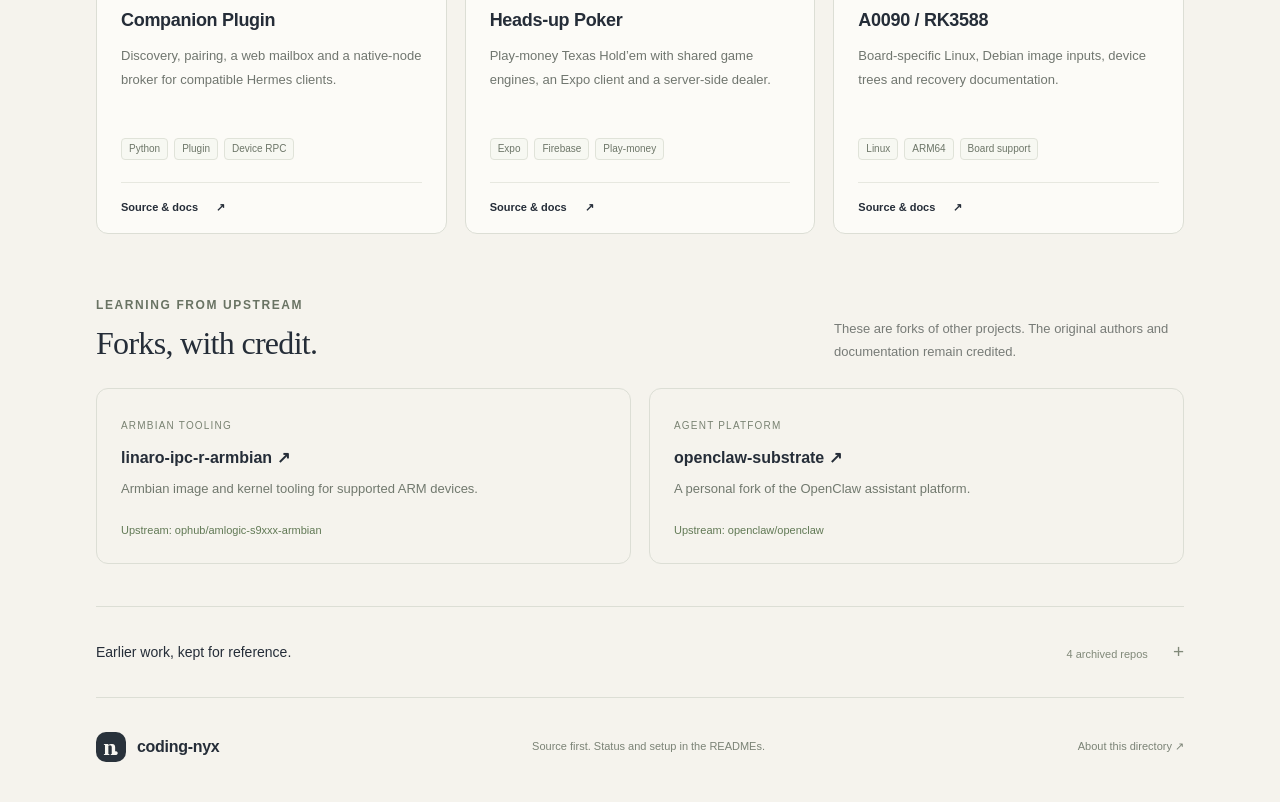
==== commit 14849667: "feat: add Agent OS successor to the project directory" ====
--- a/index.html
+++ b/index.html
@@ -10,8 +10,8 @@
     />
     <meta name="theme-color" content="#f5f3ed" />
     <link rel="icon" href="./favicon.svg" type="image/svg+xml" />
-    <link rel="stylesheet" href="./styles.css" />
-    <script src="./script.js" defer></script>
+    <link rel="stylesheet" href="./styles.css?v=52fa39911064" />
+    <script src="./script.js?v=d7d178ef4d31" defer></script>
   </head>
   <body>
     <a class="skip" href="#projects">Skip to projects</a>
@@ -43,7 +43,7 @@
             >
           </div>
           <div class="hero-stats" aria-label="Directory summary">
-            <span><strong>8</strong> original projects</span
+            <span><strong>9</strong> original projects</span
             ><span><strong>2</strong> upstream forks</span
             ><span><strong>4</strong> archived repositories</span>
           </div>
@@ -78,8 +78,26 @@
                 autocomplete="off"
             /></label>
           </div>
-          <p id="result-count" class="result-count" aria-live="polite">8 projects</p>
+          <p id="result-count" class="result-count" aria-live="polite">9 projects</p>
           <div class="project-grid">
+            <article class="project-card" data-kind="apps">
+              <div class="card-top">
+                <span class="project-mark" aria-hidden="true">A</span><span class="kind">apps</span>
+              </div>
+              <h3><a href="https://github.com/coding-nyx/agent-os">Agent OS</a></h3>
+              <p>
+                A local-first workspace for specialist agents and persistent personal data, built on
+                Hermes. In development as the successor to the deprecated Ara prototype.
+              </p>
+              <div class="tags">
+                <span>In development</span><span>Python</span><span>PostgreSQL</span>
+              </div>
+              <div class="card-bottom">
+                <a href="https://github.com/coding-nyx/agent-os"
+                  >Source &amp; docs <span aria-hidden="true">↗</span></a
+                >
+              </div>
+            </article>
             <article class="project-card" data-kind="apps">
               <div class="card-top">
                 <span class="project-mark" aria-hidden="true">T</span><span class="kind">apps</span>
@@ -189,7 +207,8 @@
             </article>
             <article class="project-card" data-kind="apps">
               <div class="card-top">
-                <span class="project-mark" aria-hidden="true">♠</span><span class="kind">apps</span>
+                <span class="project-mark" aria-hidden="true">♠</span
+                ><span class="kind">apps</span>
               </div>
               <h3><a href="https://github.com/coding-nyx/poker">Heads-up Poker</a></h3>
               <p>
--- a/styles.css
+++ b/styles.css
@@ -200,6 +200,7 @@
   margin: 0;
 }
 .section-heading > p {
+  max-width: 350px;
   font-size: 13px;
   color: #777b77;
   line-height: 1.7;
@@ -510,9 +511,6 @@
   h1 {
     font-size: 51px;
   }
-  .section-heading br {
-    display: none;
-  }
 }
 @media (max-width: 620px) {
   .page-shell {
@@ -606,6 +604,9 @@
     padding: 10px 13px;
     min-height: 44px;
   }
+  .search input {
+    font-size: 16px;
+  }
   .project-grid,
   .fork-grid {
     grid-template-columns: minmax(0, 1fr);
@@ -703,21 +704,3 @@
     transition: none;
   }
 }
-
-/* Keep descriptive sentences naturally spaced at every width. */
-.section-heading > p {
-  max-width: 350px;
-}
-@media (max-width: 960px) {
-  .section-heading > p {
-    max-width: 280px;
-  }
-}
-@media (max-width: 620px) {
-  .section-heading > p {
-    max-width: none;
-  }
-  .search input {
-    font-size: 16px;
-  }
-}
